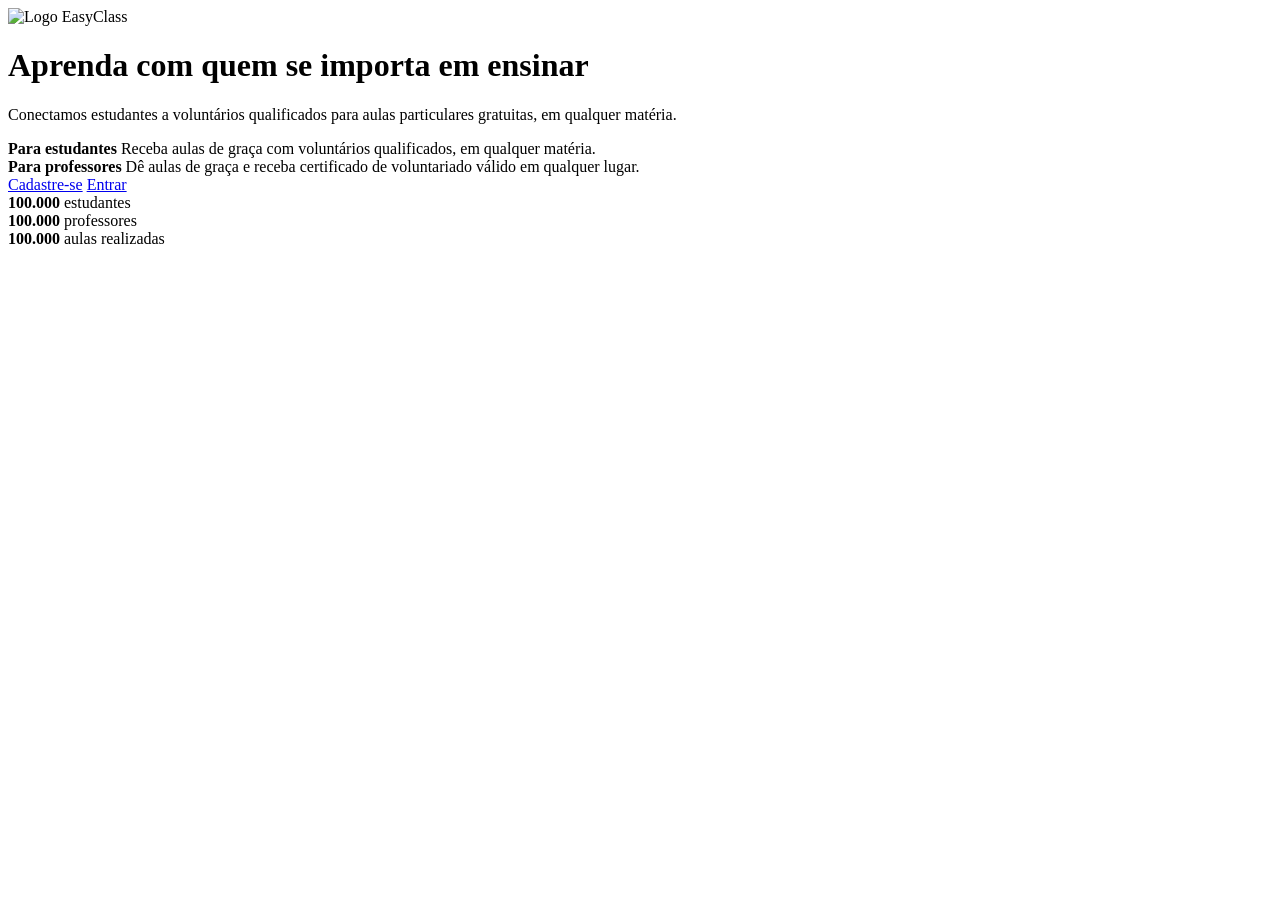
==== index.html @ 4e830ac4 "Add initial index.html for EasyClass website" ====
<!DOCTYPE html>
<html lang="pt-BR">
<head>
<meta charset="UTF-8" />
<meta name="viewport" content="width=device-width, initial-scale=1.0" />
<title>EasyClass — aulas gratuitas com voluntários qualificados</title>
<link rel="preconnect" href="https://fonts.googleapis.com">
<link href="https://fonts.googleapis.com/css2?family=Sora:wght@500;600;700&family=Inter:wght@400;500;600&display=swap" rel="stylesheet">
<link rel="stylesheet" href="style.css" />
</head>
<body>
  <main class="device">
    <div class="hero">
      <img class="hero__mark" src="assets/logo.jpeg" alt="Logo EasyClass" />
      <h1>Aprenda com quem se importa em ensinar</h1>
      <p>Conectamos estudantes a voluntários qualificados para aulas particulares gratuitas, em qualquer matéria.</p>
    </div>

    <div class="pitch">
      <div class="pitch__card">
        <strong>Para estudantes</strong>
        Receba aulas de graça com voluntários qualificados, em qualquer matéria.
      </div>
      <div class="pitch__card">
        <strong>Para professores</strong>
        Dê aulas de graça e receba certificado de voluntariado válido em qualquer lugar.
      </div>
    </div>

    <div class="stack">
      <a class="btn btn--primary" href="cadastro-1.html">Cadastre-se</a>
      <a class="btn btn--secondary" href="entrar.html">Entrar</a>
    </div>

    <div class="stats">
      <div class="stats__item">
        <strong>100.000</strong>
        <span>estudantes</span>
      </div>
      <div class="stats__item">
        <strong>100.000</strong>
        <span>professores</span>
      </div>
      <div class="stats__item">
        <strong>100.000</strong>
        <span>aulas realizadas</span>
      </div>
    </div>
  </main>
</body>
</html>
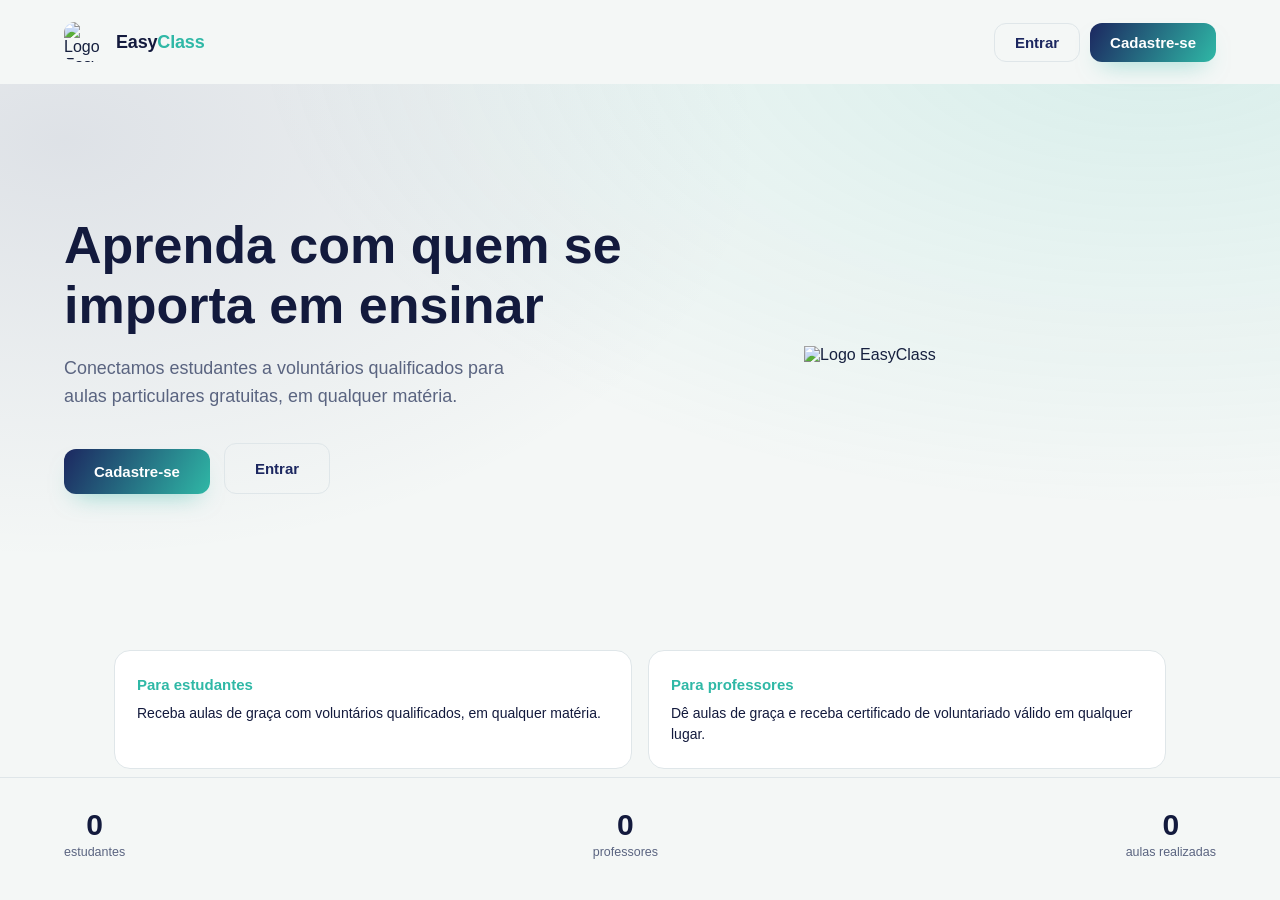
==== commit 02b80737: "Refactor index.html structure and add navigation" ====
--- a/index.html
+++ b/index.html
@@ -1,4 +1,5 @@
 <!DOCTYPE html>
+<!-- /easyclass/index.html -->
 <html lang="pt-BR">
 <head>
 <meta charset="UTF-8" />
@@ -9,12 +10,33 @@
 <link rel="stylesheet" href="style.css" />
 </head>
 <body>
-  <main class="device">
-    <div class="hero">
-      <img class="hero__mark" src="assets/logo.jpeg" alt="Logo EasyClass" />
-      <h1>Aprenda com quem se importa em ensinar</h1>
-      <p>Conectamos estudantes a voluntários qualificados para aulas particulares gratuitas, em qualquer matéria.</p>
-    </div>
+  <div class="home">
+    <nav class="home__nav">
+      <div class="brand">
+        <img class="brand__mark" src="assets/logo.jpeg" alt="Logo EasyClass" />
+        <span class="brand__name">Easy<span>Class</span></span>
+      </div>
+      <div class="home__nav-actions">
+        <a class="btn btn--secondary" href="entrar.html" style="width:auto; padding:10px 20px;">Entrar</a>
+        <a class="btn btn--primary" href="cadastro-1.html" style="width:auto; padding:10px 20px; margin-top:0;">Cadastre-se</a>
+      </div>
+    </nav>
+
+    <section class="home__hero">
+      <div class="home__hero-inner">
+        <div class="home__copy">
+          <h1>Aprenda com quem se importa em ensinar</h1>
+          <p>Conectamos estudantes a voluntários qualificados para aulas particulares gratuitas, em qualquer matéria.</p>
+          <div class="home__cta">
+            <a class="btn btn--primary" href="cadastro-1.html">Cadastre-se</a>
+            <a class="btn btn--secondary" href="entrar.html">Entrar</a>
+          </div>
+        </div>
+        <div class="home__mark-wrap">
+          <img src="assets/logo.jpeg" alt="Logo EasyClass" />
+        </div>
+      </div>
+    </section>
 
     <div class="pitch">
       <div class="pitch__card">
@@ -27,25 +49,30 @@
       </div>
     </div>
 
-    <div class="stack">
-      <a class="btn btn--primary" href="cadastro-1.html">Cadastre-se</a>
-      <a class="btn btn--secondary" href="entrar.html">Entrar</a>
-    </div>
+    <section class="stats">
+      <div class="stats__inner">
+        <div class="stats__item">
+          <strong id="stat-alunos">0</strong>
+          <span>estudantes</span>
+        </div>
+        <div class="stats__item">
+          <strong id="stat-professores">0</strong>
+          <span>professores</span>
+        </div>
+        <div class="stats__item">
+          <strong id="stat-aulas">0</strong>
+          <span>aulas realizadas</span>
+        </div>
+      </div>
+    </section>
+  </div>
 
-    <div class="stats">
-      <div class="stats__item">
-        <strong>100.000</strong>
-        <span>estudantes</span>
-      </div>
-      <div class="stats__item">
-        <strong>100.000</strong>
-        <span>professores</span>
-      </div>
-      <div class="stats__item">
-        <strong>100.000</strong>
-        <span>aulas realizadas</span>
-      </div>
-    </div>
-  </main>
+  <script src="app.js"></script>
+  <script>
+    const stats = EasyClass.getStats();
+    document.getElementById("stat-alunos").textContent = EasyClass.formatNumber(stats.alunos);
+    document.getElementById("stat-professores").textContent = EasyClass.formatNumber(stats.professores);
+    document.getElementById("stat-aulas").textContent = EasyClass.formatNumber(stats.aulas);
+  </script>
 </body>
 </html>
--- a/style.css
+++ b/style.css
@@ -0,0 +1,605 @@
+/* /easyclass/style.css */
+/* ==========================================================================
+   EasyClass — design tokens + full-screen layout
+   Navy → teal identity pulled from the EC mark; a circuit motif nods to the
+   "tech-enabled volunteer teaching" idea without turning into a SaaS-card kit.
+
+   v2: layout now fills the whole viewport (desktop and mobile) instead of
+   sitting inside a small centered "phone" card — the wireframes were just a
+   guide for content, not for how much of the screen the site should use.
+   ========================================================================== */
+
+:root {
+  --navy-900: #131a3d;
+  --navy-800: #1c2760;
+  --navy-700: #263585;
+  --teal-500: #2fb8a6;
+  --teal-400: #4fd6c0;
+  --mint-300: #9df0dc;
+  --paper: #f4f7f6;
+  --card: #ffffff;
+  --ink: #16203f;
+  --ink-soft: #5a6480;
+  --line: #dfe6e9;
+  --error: #c94141;
+  --error-bg: #fbeaea;
+  --ok: #1c8a63;
+
+  --font-display: "Sora", "Segoe UI", sans-serif;
+  --font-body: "Inter", "Segoe UI", sans-serif;
+
+  --radius-field: 12px;
+  --radius-btn: 12px;
+}
+
+* { box-sizing: border-box; }
+
+html, body {
+  margin: 0;
+  padding: 0;
+  width: 100%;
+  min-height: 100%;
+  background: var(--paper);
+  color: var(--ink);
+  font-family: var(--font-body);
+  -webkit-font-smoothing: antialiased;
+}
+
+body { min-height: 100vh; }
+
+a:focus-visible,
+button:focus-visible,
+input:focus-visible {
+  outline: 2px solid var(--teal-500);
+  outline-offset: 2px;
+}
+
+@media (prefers-reduced-motion: reduce) {
+  * { animation: none !important; transition: none !important; }
+}
+
+img { max-width: 100%; display: block; }
+
+.brand {
+  display: flex;
+  align-items: center;
+  gap: 12px;
+}
+
+.brand__mark {
+  width: 40px;
+  height: 40px;
+  border-radius: 11px;
+  object-fit: cover;
+  flex-shrink: 0;
+}
+
+.brand__name {
+  font-family: var(--font-display);
+  font-weight: 600;
+  font-size: 18px;
+  letter-spacing: -0.01em;
+  color: var(--navy-900);
+}
+
+.brand__name span { color: var(--teal-500); }
+
+.home {
+  min-height: 100vh;
+  width: 100%;
+  display: flex;
+  flex-direction: column;
+}
+
+.home__nav {
+  width: 100%;
+  display: flex;
+  align-items: center;
+  justify-content: space-between;
+  padding: 22px clamp(20px, 5vw, 64px);
+}
+
+.home__nav-actions { display: flex; gap: 10px; }
+
+.home__hero {
+  flex: 1;
+  width: 100%;
+  display: flex;
+  align-items: center;
+  justify-content: center;
+  padding: 24px clamp(20px, 6vw, 64px) 48px;
+  background:
+    radial-gradient(900px 480px at 90% -10%, rgba(47, 184, 166, 0.14), transparent),
+    radial-gradient(700px 420px at 5% 10%, rgba(28, 39, 96, 0.10), transparent);
+}
+
+.home__hero-inner {
+  width: 100%;
+  max-width: 1180px;
+  display: grid;
+  grid-template-columns: 1.1fr 0.9fr;
+  gap: clamp(32px, 6vw, 80px);
+  align-items: center;
+}
+
+.home__copy h1 {
+  font-family: var(--font-display);
+  font-weight: 600;
+  line-height: 1.15;
+  font-size: clamp(32px, 4.2vw, 52px);
+  color: var(--navy-900);
+  margin: 0 0 18px;
+}
+
+.home__copy p {
+  font-size: clamp(15px, 1.4vw, 18px);
+  color: var(--ink-soft);
+  line-height: 1.6;
+  max-width: 46ch;
+  margin: 0 0 32px;
+}
+
+.home__cta { display: flex; gap: 14px; flex-wrap: wrap; }
+.home__cta .btn { width: auto; padding-left: 30px; padding-right: 30px; }
+
+.home__mark-wrap {
+  display: flex;
+  align-items: center;
+  justify-content: center;
+}
+
+.home__mark-wrap img {
+  width: min(340px, 100%);
+  height: auto;
+}
+
+.pitch {
+  width: 100%;
+  max-width: 1180px;
+  margin: 0 auto;
+  display: grid;
+  grid-template-columns: 1fr 1fr;
+  gap: 16px;
+  padding: 0 clamp(20px, 6vw, 64px) 8px;
+}
+
+.pitch__card {
+  background: var(--card);
+  border: 1px solid var(--line);
+  border-radius: 16px;
+  padding: 22px 22px;
+  font-size: 14px;
+  line-height: 1.55;
+  color: var(--navy-900);
+}
+
+.pitch__card strong {
+  display: block;
+  font-family: var(--font-display);
+  font-size: 15px;
+  margin-bottom: 6px;
+  color: var(--teal-500);
+}
+
+.stats {
+  width: 100%;
+  border-top: 1px solid var(--line);
+  padding: 30px clamp(20px, 6vw, 64px) 40px;
+}
+
+.stats__inner {
+  max-width: 1180px;
+  margin: 0 auto;
+  display: flex;
+  justify-content: space-between;
+  flex-wrap: wrap;
+  gap: 20px;
+  text-align: center;
+}
+
+.stats__item strong {
+  display: block;
+  font-family: var(--font-display);
+  font-size: clamp(22px, 2.6vw, 30px);
+  color: var(--navy-900);
+}
+
+.stats__item span {
+  font-size: 12.5px;
+  color: var(--ink-soft);
+}
+
+@media (max-width: 860px) {
+  .home__hero-inner { grid-template-columns: 1fr; text-align: center; }
+  .home__copy p { margin-left: auto; margin-right: auto; }
+  .home__cta { justify-content: center; }
+  .home__mark-wrap { order: -1; }
+  .home__mark-wrap img { width: 160px; }
+  .pitch { grid-template-columns: 1fr; }
+}
+
+.auth-shell {
+  min-height: 100vh;
+  width: 100%;
+  display: grid;
+  grid-template-columns: 0.85fr 1.15fr;
+}
+
+.auth-shell__side {
+  background: linear-gradient(155deg, var(--navy-900), var(--navy-800) 55%, var(--teal-500));
+  color: #fff;
+  padding: clamp(32px, 5vw, 64px);
+  display: flex;
+  flex-direction: column;
+  justify-content: space-between;
+}
+
+.auth-shell__side .brand__name,
+.auth-shell__side .brand__name span { color: #fff; }
+
+.auth-shell__side-copy h2 {
+  font-family: var(--font-display);
+  font-size: clamp(24px, 2.6vw, 32px);
+  line-height: 1.3;
+  margin: 40px 0 14px;
+  max-width: 20ch;
+}
+
+.auth-shell__side-copy p {
+  font-size: 14.5px;
+  line-height: 1.6;
+  color: rgba(255, 255, 255, 0.82);
+  max-width: 38ch;
+}
+
+.auth-shell__side-foot {
+  font-size: 12.5px;
+  color: rgba(255, 255, 255, 0.65);
+}
+
+.auth-shell__main {
+  min-height: 100vh;
+  display: flex;
+  align-items: center;
+  justify-content: center;
+  padding: 40px 24px;
+  overflow-y: auto;
+}
+
+.auth-shell__form-wrap {
+  width: 100%;
+  max-width: 420px;
+}
+
+.auth-shell__form-wrap .brand { display: none; }
+
+@media (max-width: 860px) {
+  .auth-shell { grid-template-columns: 1fr; }
+  .auth-shell__side { display: none; }
+  .auth-shell__form-wrap .brand { display: flex; margin-bottom: 26px; }
+}
+
+h1.title {
+  font-family: var(--font-display);
+  font-size: 26px;
+  font-weight: 600;
+  line-height: 1.25;
+  margin: 4px 0 6px;
+  color: var(--navy-900);
+}
+
+p.subtitle {
+  font-size: 14.5px;
+  color: var(--ink-soft);
+  line-height: 1.55;
+  margin: 0 0 26px;
+}
+
+.steps {
+  display: flex;
+  align-items: center;
+  gap: 8px;
+  margin-bottom: 22px;
+}
+
+.steps__dot {
+  width: 8px;
+  height: 8px;
+  border-radius: 50%;
+  background: var(--line);
+}
+
+.steps__dot.is-active {
+  width: 22px;
+  background: var(--teal-500);
+  border-radius: 5px;
+}
+
+.steps__label {
+  font-size: 12.5px;
+  color: var(--ink-soft);
+  margin-left: 4px;
+}
+
+.role-toggle {
+  display: grid;
+  grid-template-columns: 1fr 1fr;
+  gap: 10px;
+  margin-bottom: 20px;
+}
+
+.role-toggle input { position: absolute; opacity: 0; pointer-events: none; }
+
+.role-toggle label {
+  display: flex;
+  align-items: center;
+  justify-content: center;
+  padding: 13px 10px;
+  border-radius: var(--radius-field);
+  border: 1.5px solid var(--line);
+  font-weight: 600;
+  font-size: 14px;
+  color: var(--ink-soft);
+  cursor: pointer;
+  transition: border-color 0.15s ease, color 0.15s ease, background 0.15s ease;
+}
+
+.role-toggle input:checked + label {
+  border-color: var(--teal-500);
+  color: var(--navy-900);
+  background: rgba(47, 184, 166, 0.10);
+}
+
+.role-toggle .error-msg { grid-column: 1 / -1; }
+
+.field { margin-bottom: 18px; }
+
+.field label {
+  display: block;
+  font-size: 13.5px;
+  font-weight: 600;
+  color: var(--navy-900);
+  margin-bottom: 6px;
+}
+
+.field .hint {
+  display: block;
+  font-size: 12px;
+  color: var(--ink-soft);
+  margin-top: 6px;
+}
+
+.field input {
+  width: 100%;
+  padding: 13px 14px;
+  border-radius: var(--radius-field);
+  border: 1.5px solid var(--line);
+  font-family: var(--font-body);
+  font-size: 15px;
+  color: var(--ink);
+  background: var(--paper);
+  transition: border-color 0.15s ease, background 0.15s ease;
+}
+
+.field input::placeholder { color: #9aa3bd; }
+
+.field input:focus {
+  border-color: var(--teal-500);
+  background: var(--card);
+}
+
+.field.has-error input {
+  border-color: var(--error);
+  background: var(--error-bg);
+}
+
+.field .error-msg {
+  display: none;
+  font-size: 12.5px;
+  color: var(--error);
+  margin-top: 6px;
+}
+
+.field.has-error .error-msg { display: block; }
+
+.field--phone { display: flex; gap: 8px; }
+
+.field--phone .ddi { width: 76px; flex-shrink: 0; text-align: center; }
+
+.btn {
+  display: inline-flex;
+  align-items: center;
+  justify-content: center;
+  width: 100%;
+  padding: 14px 18px;
+  border-radius: var(--radius-btn);
+  font-family: var(--font-display);
+  font-weight: 600;
+  font-size: 15px;
+  cursor: pointer;
+  border: none;
+  text-decoration: none;
+  transition: transform 0.08s ease, box-shadow 0.15s ease, opacity 0.15s ease;
+}
+
+.btn:active { transform: scale(0.98); }
+
+.btn--primary {
+  background: linear-gradient(120deg, var(--navy-800), var(--teal-500));
+  color: #fff;
+  box-shadow: 0 12px 24px -12px rgba(47, 184, 166, 0.55);
+  margin-top: 6px;
+}
+
+.btn--primary:hover { opacity: 0.94; }
+
+.btn--secondary {
+  background: transparent;
+  color: var(--navy-800);
+  border: 1.5px solid var(--line);
+}
+
+.btn--secondary:hover { border-color: var(--teal-500); color: var(--teal-500); }
+
+.btn--ghost-light {
+  background: rgba(255, 255, 255, 0.12);
+  color: #fff;
+  border: 1.5px solid rgba(255, 255, 255, 0.4);
+}
+
+.btn--ghost-light:hover { background: rgba(255, 255, 255, 0.2); }
+
+.btn[disabled] { opacity: 0.55; cursor: not-allowed; transform: none; }
+
+.stack { display: flex; flex-direction: column; gap: 12px; margin-top: 8px; }
+
+.link { color: var(--teal-500); font-weight: 600; text-decoration: none; }
+.link:hover { text-decoration: underline; }
+
+.note {
+  font-size: 12.5px;
+  color: var(--ink-soft);
+  background: var(--paper);
+  border: 1px dashed var(--line);
+  border-radius: 10px;
+  padding: 12px 14px;
+  line-height: 1.55;
+  margin-top: 18px;
+}
+
+.foot-links {
+  margin-top: 22px;
+  text-align: center;
+  font-size: 13.5px;
+  color: var(--ink-soft);
+}
+
+.status-page {
+  min-height: 100vh;
+  width: 100%;
+  display: flex;
+  flex-direction: column;
+  align-items: center;
+  justify-content: center;
+  padding: 40px 20px;
+  text-align: center;
+  background:
+    radial-gradient(700px 400px at 50% 0%, rgba(47, 184, 166, 0.12), transparent),
+    var(--paper);
+}
+
+.status-page .brand { margin-bottom: 40px; }
+
+.status__icon {
+  width: 72px;
+  height: 72px;
+  border-radius: 50%;
+  display: flex;
+  align-items: center;
+  justify-content: center;
+  margin: 0 auto 24px;
+  font-size: 32px;
+}
+
+.status__icon.is-ok { background: rgba(28, 138, 99, 0.12); color: var(--ok); }
+.status__icon.is-error { background: var(--error-bg); color: var(--error); }
+
+.status-page h1 {
+  font-family: var(--font-display);
+  font-size: clamp(22px, 3vw, 28px);
+  margin: 0 0 10px;
+  color: var(--navy-900);
+}
+
+.status-page p {
+  font-size: 15px;
+  color: var(--ink-soft);
+  line-height: 1.6;
+  margin: 0 0 30px;
+  max-width: 42ch;
+}
+
+.status-page .btn { width: auto; padding-left: 32px; padding-right: 32px; }
+
+.dash {
+  min-height: 100vh;
+  width: 100%;
+  display: flex;
+  flex-direction: column;
+}
+
+.dash__nav {
+  width: 100%;
+  display: flex;
+  align-items: center;
+  justify-content: space-between;
+  padding: 20px clamp(20px, 5vw, 64px);
+  border-bottom: 1px solid var(--line);
+}
+
+.dash__nav-right { display: flex; align-items: center; gap: 16px; }
+
+.dash__greeting { font-size: 14px; color: var(--ink-soft); }
+.dash__greeting strong { color: var(--navy-900); }
+
+.dash__body {
+  flex: 1;
+  width: 100%;
+  max-width: 1180px;
+  margin: 0 auto;
+  padding: clamp(28px, 5vw, 56px) clamp(20px, 6vw, 64px);
+}
+
+.dash__body h1 {
+  font-family: var(--font-display);
+  font-size: clamp(22px, 2.6vw, 28px);
+  color: var(--navy-900);
+  margin: 0 0 8px;
+}
+
+.dash__body > p {
+  color: var(--ink-soft);
+  font-size: 14.5px;
+  margin: 0 0 32px;
+}
+
+.dash__grid {
+  display: grid;
+  grid-template-columns: repeat(auto-fit, minmax(260px, 1fr));
+  gap: 18px;
+}
+
+.dash__card {
+  border: 1px dashed var(--line);
+  border-radius: 16px;
+  padding: 28px 22px;
+  background: var(--card);
+  text-align: center;
+}
+
+.dash__card-icon {
+  width: 44px;
+  height: 44px;
+  border-radius: 12px;
+  background: rgba(47, 184, 166, 0.12);
+  color: var(--teal-500);
+  display: flex;
+  align-items: center;
+  justify-content: center;
+  margin: 0 auto 14px;
+  font-size: 20px;
+}
+
+.dash__card h3 {
+  font-family: var(--font-display);
+  font-size: 15px;
+  color: var(--navy-900);
+  margin: 0 0 6px;
+}
+
+.dash__card p {
+  font-size: 13px;
+  color: var(--ink-soft);
+  line-height: 1.55;
+  margin: 0;
+}
